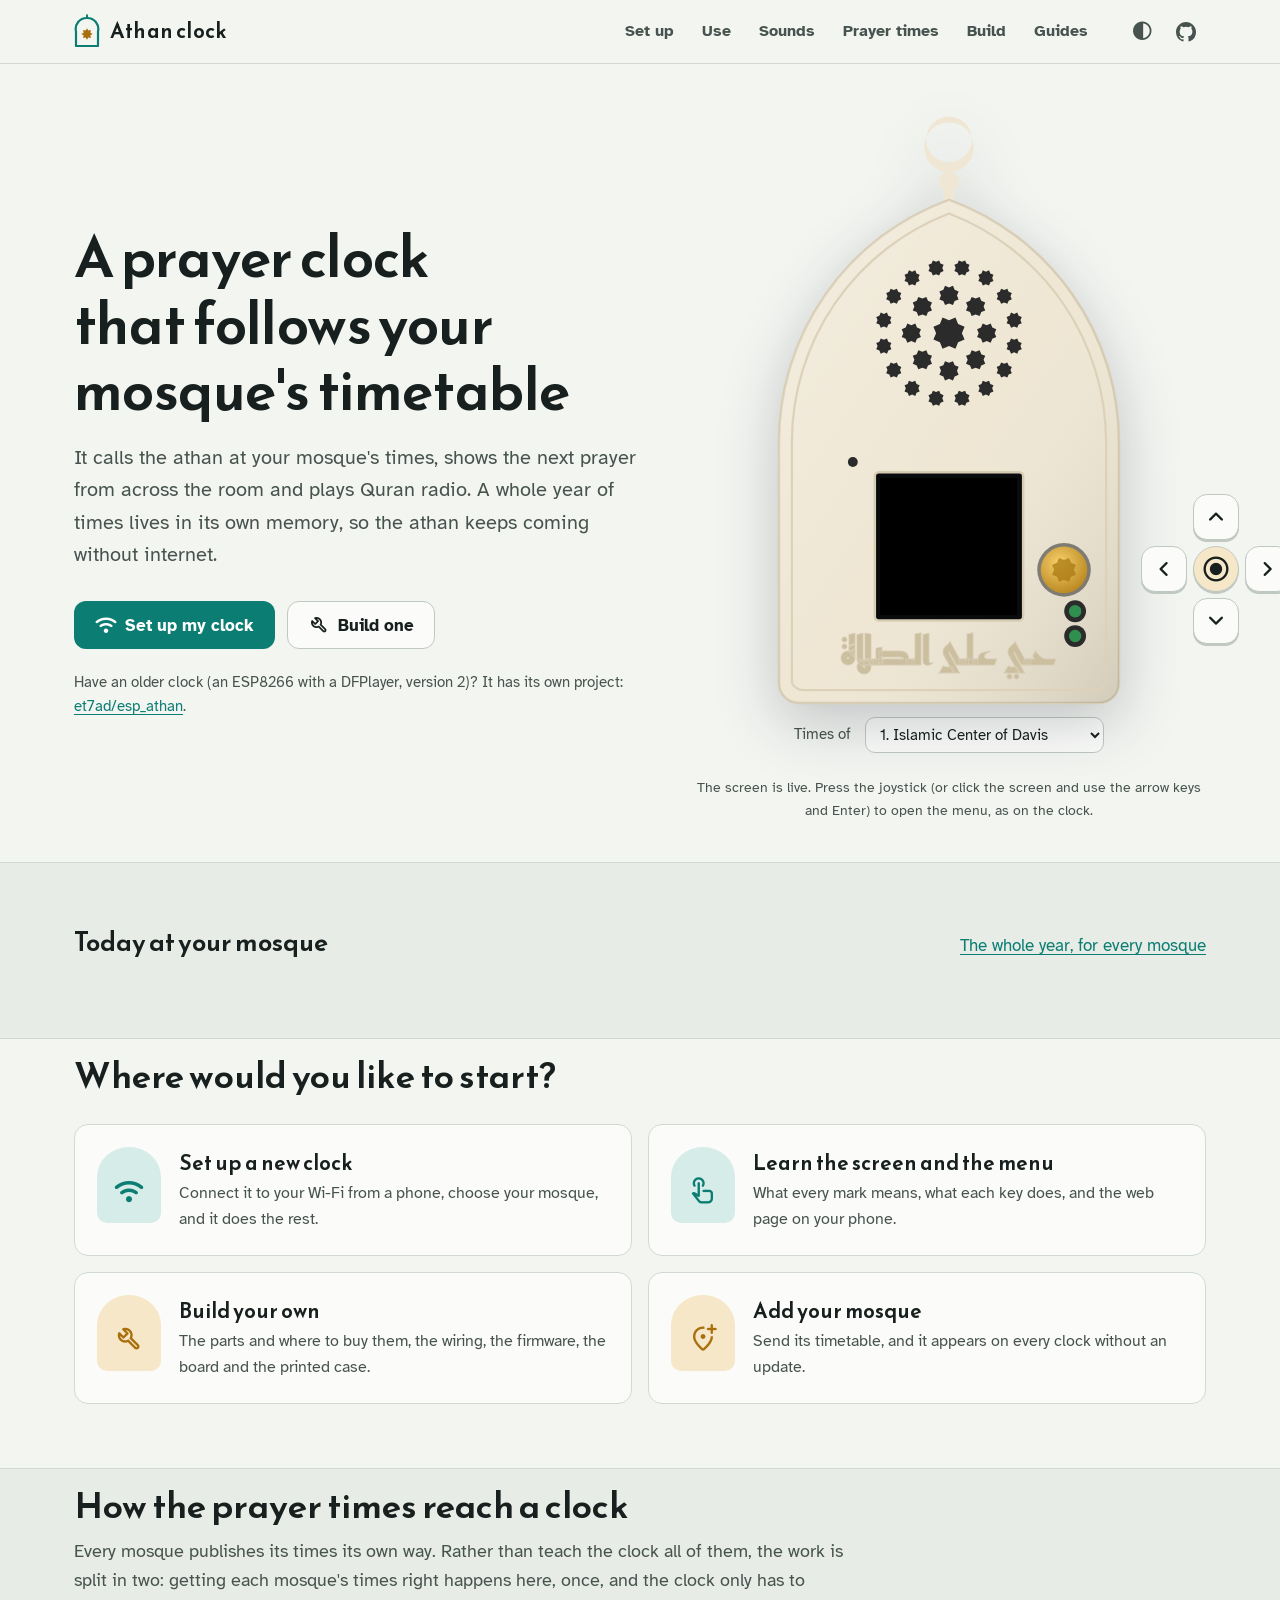
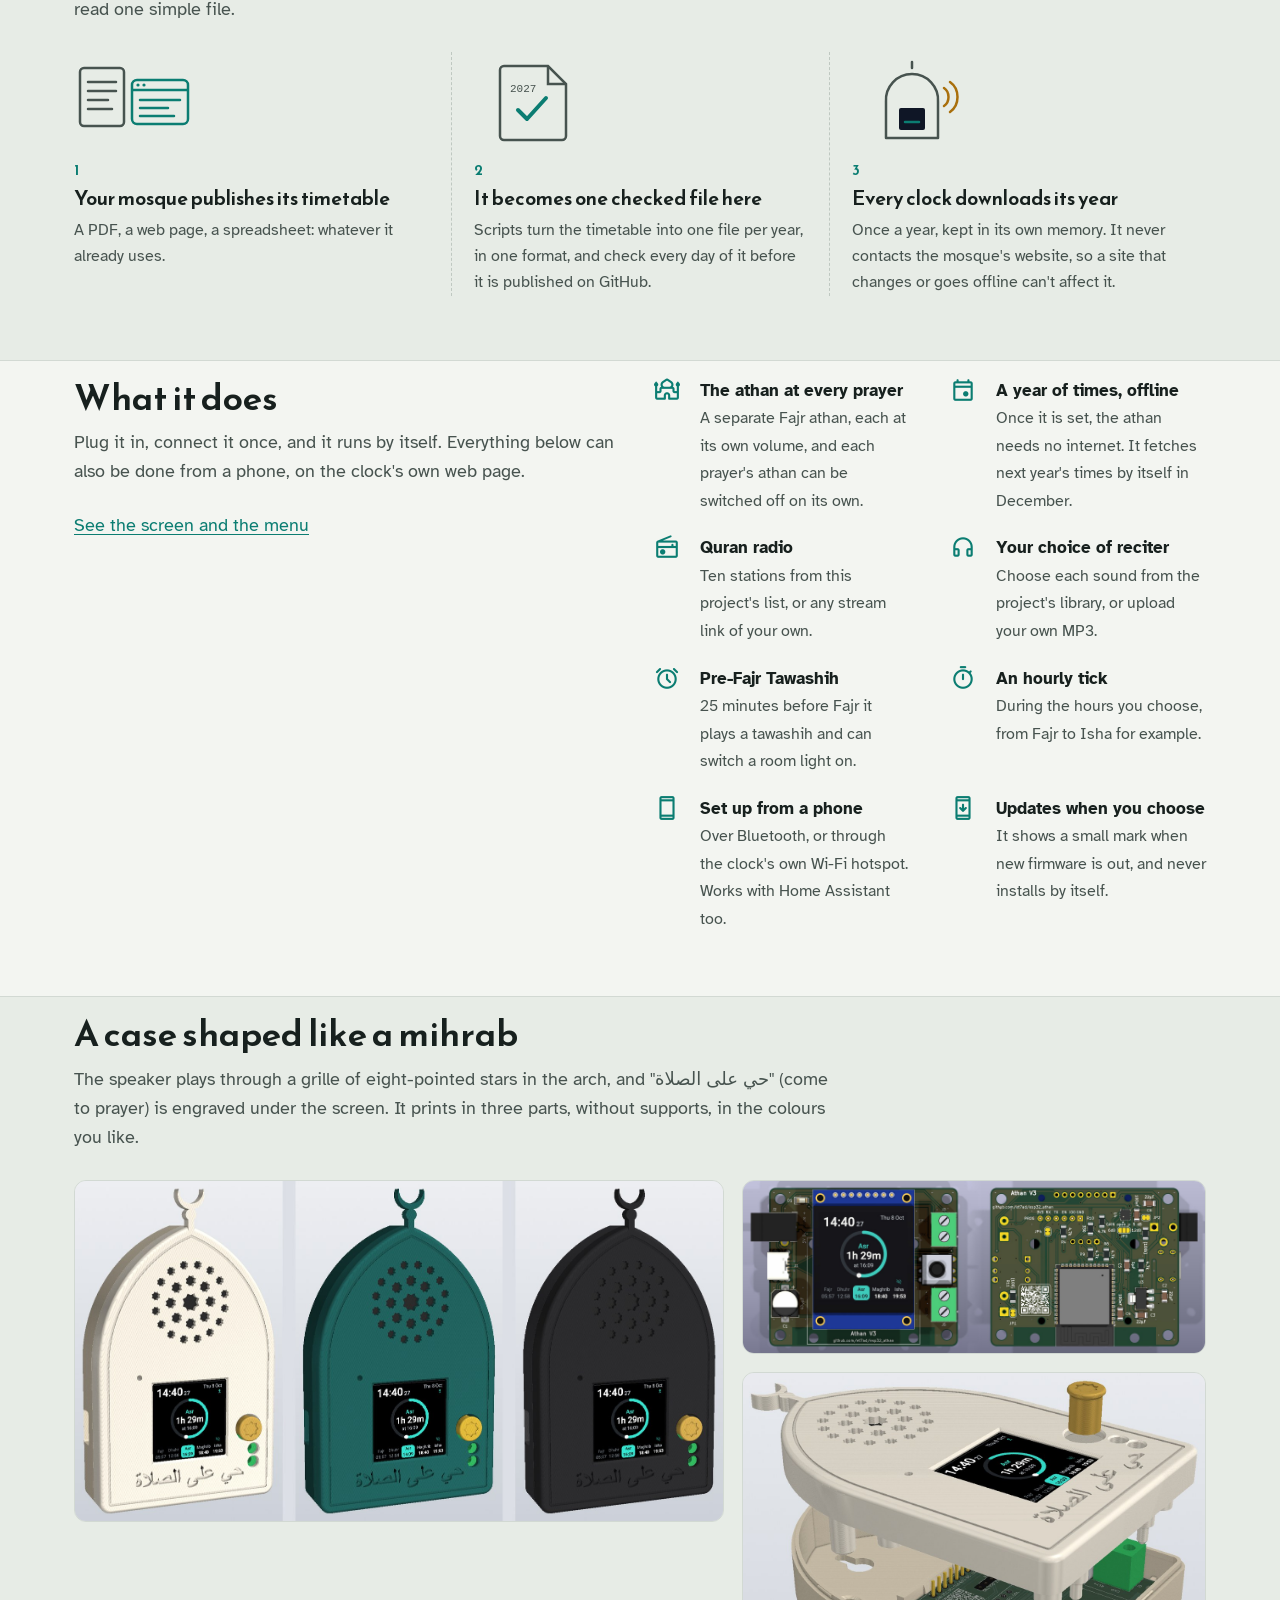
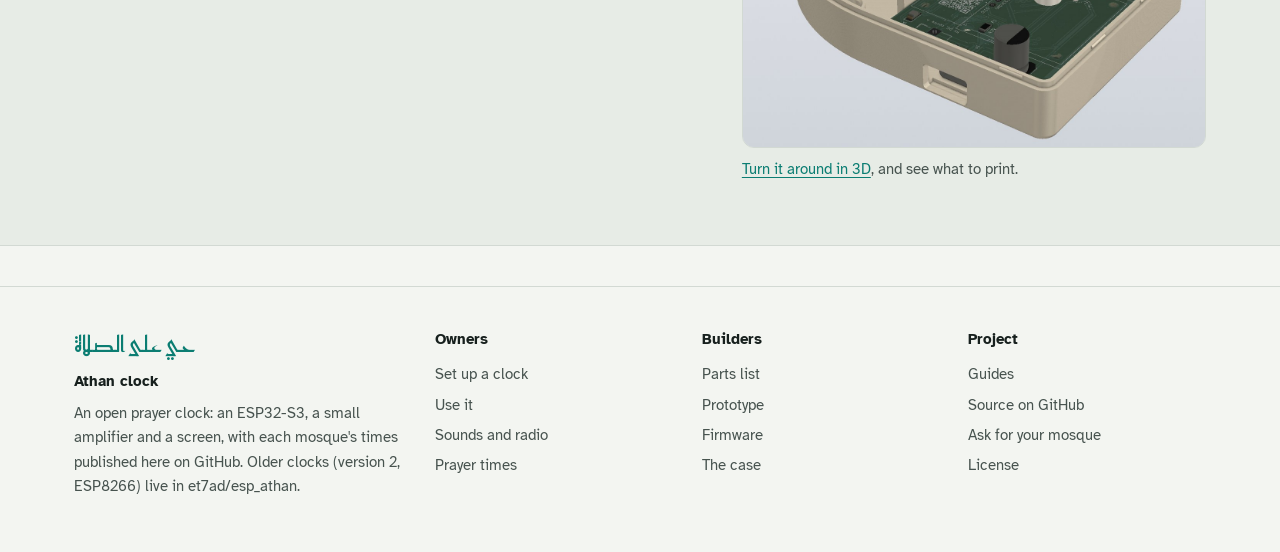
==== docs/index.html @ 2193a01a "Project website on GitHub Pages, and the case's board spring and knob The website (GitHub Pages from" ====
<!doctype html>
<html lang="en">
<head>
<meta charset="utf-8">
<meta name="viewport" content="width=device-width, initial-scale=1">
<title>Athan clock</title>
<meta name="description" content="An open prayer clock that calls the athan at your mosque's times, plays Quran radio and keeps a year of prayer times in its own memory. Set it up, use it, or build your own.">
<meta property="og:title" content="Athan clock">
<meta property="og:description" content="An open prayer clock that follows your mosque's timetable. Set it up, use it, or build your own.">
<meta property="og:image" content="https://raw.githubusercontent.com/et7ad/esp32_athan/main/hardware/enclosure/images/colours.jpg">
<meta name="theme-color" content="#0b7d72">
<link rel="icon" href="data:image/svg+xml,%3Csvg xmlns='http://www.w3.org/2000/svg' viewBox='0 0 26 34'%3E%3Cpath d='M2 32V17.5A11 11 0 0 1 13 4a11 11 0 0 1 11 13.5V32z' fill='%230b7d72'/%3E%3Cpath d='m13 14.2 1.3 2.4 2.6-.5-.5 2.6 2.4 1.3-2.4 1.3.5 2.6-2.6-.5-1.3 2.4-1.3-2.4-2.6.5.5-2.6-2.4-1.3 2.4-1.3-.5-2.6 2.6.5z' fill='%23f2b544'/%3E%3C/svg%3E">
<script>try { const t = localStorage.getItem('athan-theme'); if (t) document.documentElement.dataset.theme = t; } catch (e) {}</script>
<link rel="preconnect" href="https://fonts.googleapis.com">
<link rel="preconnect" href="https://fonts.gstatic.com" crossorigin>
<link rel="stylesheet" href="https://fonts.googleapis.com/css2?family=Atkinson+Hyperlegible:ital,wght@0,400;0,700;1,400&family=Reem+Kufi:wght@400..700&family=Roboto:wght@400;500&display=swap">
<link rel="stylesheet" href="https://fonts.googleapis.com/css2?family=Material+Symbols+Rounded:opsz,wght,FILL,GRAD@24,400,0,0&icon_names=add_location_alt,alarm,android,arrow_back,arrow_upward,bedtime,bluetooth,bolt,brightness_6,build,check,check_circle,chevron_left,chevron_right,close,computer,content_copy,contrast,dark_mode,deployed_code,developer_board,download,event,expand_more,explore,graphic_eq,headphones,help,history,info,keyboard_arrow_down,keyboard_arrow_left,keyboard_arrow_right,keyboard_arrow_up,language,light_mode,lightbulb,location_on,lock,map,memory,menu,menu_book,mosque,nest_clock_farsight_analog,open_in_new,palette,pause,phone_iphone,play_arrow,power_settings_new,print,queue_music,radio,radio_button_checked,restart_alt,router,schedule,schedule_send,smartphone,speaker,stop,system_update,task_alt,terminal,timer,toggle_on,touch_app,tune,upgrade,usb,view_in_ar,volume_off,volume_up,warning,wb_twilight,wifi,wifi_off,wifi_tethering&display=block">
<link rel="stylesheet" href="assets/site.css">
</head>
<body>
<header id="site-header"></header>
<main>
  <section class="hero">
    <div class="wrap">
      <div>
        <h1>A prayer clock that follows your mosque's timetable</h1>
        <p class="lede">It calls the athan at your mosque's times, shows the next prayer from across the room and plays
          Quran radio. A whole year of times lives in its own memory, so the athan keeps coming without internet.</p>
        <div class="btn-row">
          <a class="btn btn-primary" href="setup.html"><span class="icon">wifi</span>Set up my clock</a>
          <a class="btn btn-ghost" href="build.html"><span class="icon">build</span>Build one</a>
        </div>
        <p class="small muted" style="margin-top:22px">Have an older clock (an ESP8266 with a DFPlayer, version 2)? It
          has its own project: <a href="https://github.com/et7ad/esp_athan">et7ad/esp_athan</a>.</p>
      </div>
      <div class="hero-device">
        <div class="rig">
        <div id="hero-device"></div>
        <div class="joystick" id="hero-keys" aria-label="The clock's joystick">
          <button class="j-up" data-key="up" aria-label="Up"><span class="icon">keyboard_arrow_up</span></button>
          <button class="j-left" data-key="left" aria-label="Left"><span class="icon">keyboard_arrow_left</span></button>
          <button class="j-sel" data-key="select" aria-label="Select (push in)"><span class="icon">radio_button_checked</span></button>
          <button class="j-right" data-key="right" aria-label="Right"><span class="icon">keyboard_arrow_right</span></button>
          <button class="j-down" data-key="down" aria-label="Down"><span class="icon">keyboard_arrow_down</span></button>
        </div>
        </div>
        <div class="hero-meta">
          <label for="hero-mosque">Times of</label>
          <select id="hero-mosque" aria-label="Mosque"></select>
        </div>
        <p class="sim-hint">The screen is live. Press the joystick (or click the screen and use the arrow keys and
          Enter) to open the menu, as on the clock.</p>
      </div>
    </div>
  </section>

  <section class="section band" aria-labelledby="h-today">
    <div class="wrap day">
      <div class="day-head">
        <h2 id="h-today">Today at <span id="today-name">your mosque</span></h2>
        <a href="times.html">The whole year, for every mosque</a>
      </div>
      <div id="day-ribbon" aria-live="polite"></div>
    </div>
  </section>

  <section class="section" aria-labelledby="h-start">
    <div class="wrap">
      <div class="section-head"><h2 id="h-start">Where would you like to start?</h2></div>
      <div class="paths">
        <a class="path" href="setup.html"><span class="tile"><span class="icon">wifi</span></span>
          <span><h3>Set up a new clock</h3><p>Connect it to your Wi-Fi from a phone, choose your mosque, and it does the rest.</p></span></a>
        <a class="path" href="use.html"><span class="tile"><span class="icon">touch_app</span></span>
          <span><h3>Learn the screen and the menu</h3><p>What every mark means, what each key does, and the web page on your phone.</p></span></a>
        <a class="path gold" href="build.html"><span class="tile"><span class="icon">build</span></span>
          <span><h3>Build your own</h3><p>The parts and where to buy them, the wiring, the firmware, the board and the printed case.</p></span></a>
        <a class="path gold" href="times.html#add"><span class="tile"><span class="icon">add_location_alt</span></span>
          <span><h3>Add your mosque</h3><p>Send its timetable, and it appears on every clock without an update.</p></span></a>
      </div>
    </div>
  </section>

  <section class="section band" aria-labelledby="h-how">
    <div class="wrap">
      <div class="section-head">
        <h2 id="h-how">How the prayer times reach a clock</h2>
        <p>Every mosque publishes its times its own way. Rather than teach the clock all of them, the work is split in
          two: getting each mosque's times right happens here, once, and the clock only has to read one simple file.</p>
      </div>
      <div class="flow">
        <div>
          <div class="art" aria-hidden="true"><svg viewBox="0 0 120 86"><rect x="6" y="10" width="44" height="58" rx="4" fill="none" stroke="currentColor" stroke-width="2.5"/><path d="M14 24h28M14 33h28M14 42h20M14 51h24" stroke="currentColor" stroke-width="2.5" stroke-linecap="round"/><rect x="58" y="22" width="56" height="44" rx="5" fill="none" stroke="var(--teal)" stroke-width="2.5"/><path d="M58 32h56" stroke="var(--teal)" stroke-width="2.5"/><circle cx="64" cy="27" r="1.6" fill="var(--teal)"/><circle cx="70" cy="27" r="1.6" fill="var(--teal)"/><path d="M66 42h40M66 50h28M66 58h34" stroke="var(--teal)" stroke-width="2.5" stroke-linecap="round"/></svg></div>
          <div class="num">1</div>
          <h3>Your mosque publishes its timetable</h3>
          <p>A PDF, a web page, a spreadsheet: whatever it already uses.</p>
        </div>
        <div>
          <div class="art" aria-hidden="true"><svg viewBox="0 0 120 86"><path d="M30 8h44l18 18v52a4 4 0 0 1-4 4H30a4 4 0 0 1-4-4V12a4 4 0 0 1 4-4z" fill="none" stroke="currentColor" stroke-width="2.5"/><path d="M74 8v18h18" fill="none" stroke="currentColor" stroke-width="2.5"/><path d="m44 52 9 9 19-21" fill="none" stroke="var(--teal)" stroke-width="4" stroke-linecap="round" stroke-linejoin="round"/><text x="36" y="34" font-family="var(--mono)" font-size="11" fill="currentColor">2027</text></svg></div>
          <div class="num">2</div>
          <h3>It becomes one checked file here</h3>
          <p>Scripts turn the timetable into one file per year, in one format, and check every day of it before it is
            published on GitHub.</p>
        </div>
        <div>
          <div class="art" aria-hidden="true"><svg viewBox="0 0 120 86"><path d="M34 80V44a26 26 0 0 1 26-28 26 26 0 0 1 26 28v36z" fill="none" stroke="currentColor" stroke-width="2.5" stroke-linejoin="round"/><rect x="47" y="50" width="26" height="22" rx="2" fill="var(--night)"/><path d="M53 64h14" stroke="var(--teal)" stroke-width="2.5" stroke-linecap="round"/><path d="M60 4v6" stroke="currentColor" stroke-width="2.5" stroke-linecap="round"/><path d="M92 30c6 4 6 14 0 18M98 24c10 7 10 23 0 30" fill="none" stroke="var(--gold)" stroke-width="2.5" stroke-linecap="round"/></svg></div>
          <div class="num">3</div>
          <h3>Every clock downloads its year</h3>
          <p>Once a year, kept in its own memory. It never contacts the mosque's website, so a site that changes or
            goes offline can't affect it.</p>
        </div>
      </div>
    </div>
  </section>

  <section class="section" aria-labelledby="h-what">
    <div class="wrap grid-2" style="align-items:start">
      <div class="section-head" style="margin:0">
        <h2 id="h-what">What it does</h2>
        <p>Plug it in, connect it once, and it runs by itself. Everything below can also be done from a phone, on the
          clock's own web page.</p>
        <p><a href="use.html">See the screen and the menu</a></p>
      </div>
      <ul class="features">
        <li><span class="icon">mosque</span><span><b>The athan at every prayer</b><span class="d">A separate Fajr athan, each at its own volume, and each prayer's athan can be switched off on its own.</span></span></li>
        <li><span class="icon">event</span><span><b>A year of times, offline</b><span class="d">Once it is set, the athan needs no internet. It fetches next year's times by itself in December.</span></span></li>
        <li><span class="icon">radio</span><span><b>Quran radio</b><span class="d">Ten stations from this project's list, or any stream link of your own.</span></span></li>
        <li><span class="icon">headphones</span><span><b>Your choice of reciter</b><span class="d">Choose each sound from the project's library, or upload your own MP3.</span></span></li>
        <li><span class="icon">alarm</span><span><b>Pre-Fajr Tawashih</b><span class="d">25 minutes before Fajr it plays a tawashih and can switch a room light on.</span></span></li>
        <li><span class="icon">timer</span><span><b>An hourly tick</b><span class="d">During the hours you choose, from Fajr to Isha for example.</span></span></li>
        <li><span class="icon">smartphone</span><span><b>Set up from a phone</b><span class="d">Over Bluetooth, or through the clock's own Wi-Fi hotspot. Works with Home Assistant too.</span></span></li>
        <li><span class="icon">system_update</span><span><b>Updates when you choose</b><span class="d">It shows a small mark when new firmware is out, and never installs by itself.</span></span></li>
      </ul>
    </div>
  </section>

  <section class="section band" aria-labelledby="h-see">
    <div class="wrap">
      <div class="section-head">
        <h2 id="h-see">A case shaped like a mihrab</h2>
        <p>The speaker plays through a grille of eight-pointed stars in the arch, and "حي على الصلاة" (come to prayer)
          is engraved under the screen. It prints in three parts, without supports, in the colours you like.</p>
      </div>
      <div class="gallery">
        <figure><img data-repo="hardware/enclosure/images/colours.jpg" alt="The clock in ivory, teal and black, each with a gold knob" width="1527" height="800" loading="lazy"></figure>
        <figure><img data-repo="images/board_front_back.jpg" alt="The circuit board: the front with the colour screen fitted, and the back" loading="lazy" width="2000" height="744"></figure>
        <figure><img data-repo="hardware/enclosure/images/exploded.jpg" alt="The case's parts, apart" loading="lazy" width="1200" height="970">
          <figcaption><a href="build.html#case">Turn it around in 3D</a>, and see what to print.</figcaption></figure>
      </div>
    </div>
  </section>
</main>
<footer id="site-footer"></footer>

<script type="module">
import { loadMosques, chosenMosque, dayTimes, remember, NAMES7, COLOR_VARS, hhmm, esc } from './assets/site.js';
import { Clock, mountDevice } from './assets/tft.js';

const host = document.getElementById('hero-device');
const canvas = mountDevice(host, 'ivory');
const keys = document.getElementById('hero-keys');
const clock = new Clock(canvas, {
  onKey: k => { const b = keys.querySelector(`[data-key="${k}"]`); if (b) { b.classList.add('hit'); setTimeout(() => b.classList.remove('hit'), 140); } },
  onChange: () => {},
});
keys.addEventListener('click', ev => { const b = ev.target.closest('[data-key]'); if (b) clock.key(b.dataset.key); });
host.querySelector('.knob-hit').addEventListener('click', () => clock.key('select'));
canvas.addEventListener('click', () => canvas.focus());

const mosques = await loadMosques();
const sel = document.getElementById('hero-mosque');
sel.innerHTML = mosques.map(m => `<option value="${esc(m.key)}">${esc(m.label)}</option>`).join('');
let mosque = chosenMosque(mosques);
sel.value = mosque.key;
await clock.init(mosque.key);
sel.addEventListener('change', () => {
  mosque = mosques.find(m => m.key === sel.value);
  remember('athan-mosque', mosque.key);
  clock.setMosque(mosque.key);
  ribbon();
});

// Today's prayers on one line from midnight to midnight, the sky's colours behind them, and now.
async function ribbon() {
  document.getElementById('today-name').textContent = mosque.name;
  const d = await dayTimes(mosque, Date.now());
  const box = document.getElementById('day-ribbon');
  if (!d.times) { box.innerHTML = '<p class="muted">No timetable published for this mosque this year yet.</p>'; return; }
  const W = 1000, X = m => (m / 1440) * W, t = d.times, now = d.parts.h * 60 + d.parts.mi;
  const css = v => getComputedStyle(document.documentElement).getPropertyValue(v).trim();
  // the sky behind them (night, dawn, day, sunset, night); the prayers keep their own colours as marks
  const stops = [[0, '#1d2550'], [Math.max(0, t[0] - 40), '#26306a'], [t[0], '#6a5fb8'], [t[1], '#f0a27a'], [Math.min(t[3], t[2] + 90), '#bfe1ec'],
    [t[3], '#d4ecf2'], [t[4], '#efd48f'], [t[5], '#e0736a'], [t[6], '#353c78'], [1440, '#1d2550']];
  let next = t.findIndex(v => v > now); if (next < 0) next = 0;
  const marks = t.map((m, i) => {
    const x = X(m), up = i % 2 === 0;
    const big = i !== 1 && i !== 2;
    return `<g transform="translate(${x.toFixed(1)} 0)">
      <line y1="34" y2="70" stroke="${css(COLOR_VARS[i])}" stroke-width="${i === next ? 4 : 2}"/>
      <circle cy="52" r="${i === next ? 8 : big ? 6 : 4.5}" fill="${css(COLOR_VARS[i])}" stroke="var(--paper-2)" stroke-width="3"/>
      <text class="dl" y="${up ? 22 : 90}" text-anchor="middle">${NAMES7[i]}</text>
      <text class="dt" y="${up ? 5 : 108}" text-anchor="middle" style="${i === next ? 'fill:var(--teal)' : ''}">${hhmm(m)}</text></g>`;
  }).join('');
  box.innerHTML = `<svg viewBox="-40 -14 ${W + 80} 128" role="img" aria-label="Today's prayer times at ${esc(mosque.name)}">
    <defs><linearGradient id="sky" x1="0" x2="1">${stops.map(([m, c]) => `<stop offset="${(m / 1440).toFixed(4)}" stop-color="${c}"/>`).join('')}</linearGradient></defs>
    <rect x="0" y="46" width="${W}" height="12" rx="6" fill="url(#sky)" opacity=".85"/>
    <text class="dl" x="0" y="76" text-anchor="start">0:00</text><text class="dl" x="${W}" y="76" text-anchor="end">24:00</text>
    ${marks}
    <g transform="translate(${X(now).toFixed(1)} 0)"><line y1="36" y2="68" stroke="var(--ink)" stroke-width="2" stroke-dasharray="3 3"/>
      <rect x="-24" y="60" width="48" height="20" rx="10" fill="var(--ink)"/><text x="0" y="74.5" text-anchor="middle" style="font:700 12px var(--body);fill:var(--paper)">now</text></g>
  </svg>
  <div class="today day-cards">${t.map((m, i) => `<div class="t${i === next ? ' next' : ''}" style="--c:var(${COLOR_VARS[i]})"><b>${NAMES7[i]}</b><span>${hhmm(m)}</span></div>`).join('')}</div>
  <p class="small muted">${d.standin ? 'This year\'s timetable is not published yet: these are last year\'s times for the same date, as the clock uses them. ' : ''}Next: <b style="color:var(--ink)">${NAMES7[next]} at ${hhmm(t[next])}</b>, local time at the mosque.</p>`;
}
ribbon();
document.addEventListener('themechange', ribbon);
setInterval(ribbon, 60000);
</script>
</body>
</html>
---- docs/assets/site.css ----
/* The project website (GitHub Pages from docs/). One stylesheet for every page.
   Colours come from the clock itself: its teal accent and gold athan colour, a cool limestone page by day and the
   night sky by night. The prayers keep the colours of the prayer-time charts, from Fajr's twilight to Isha's night. */

:root {
  --paper: #f3f5f1;
  --paper-2: #e7ece6;
  --card: #fbfcfa;
  --ink: #17201e;
  --ink-2: #47534f;
  --line: #d2d9d3;
  --line-2: #bfc8c1;
  --teal: #0b7d72;
  --teal-strong: #08665d;
  --teal-soft: #d5ece8;
  --gold: #a96f0c;
  --gold-soft: #f6e7c8;
  --warn-bg: #fbf0dc;
  --warn-ink: #7a4b00;
  --night: #0f1626;
  --screen: #000;
  --on-teal: #ffffff;
  --shadow: 0 1px 2px rgba(20, 32, 28, .06), 0 8px 24px rgba(20, 32, 28, .07);
  /* the prayers, from Fajr's twilight to Isha's night: a categorical palette validated for colour-blind readers
     (adjacent lines on the year chart), light and dark each against their own surface */
  --p-fajr: #6250d6; --p-sunrise: #eb6834; --p-doha: #1baf7a; --p-dhuhr: #2a78d6;
  --p-asr: #eda100; --p-maghrib: #e34948; --p-isha: #3d4bb8;
  --display: "Reem Kufi", "Atkinson Hyperlegible", system-ui, sans-serif;
  --body: "Atkinson Hyperlegible", system-ui, -apple-system, "Segoe UI", sans-serif;
  --mono: ui-monospace, "SF Mono", Menlo, Consolas, "Liberation Mono", monospace;
  --wide: 1180px;
  --read: 70ch;
  --radius: 14px;
  --header-h: 64px;
  color-scheme: light;
}
@media (prefers-color-scheme: dark) {
  :root:not([data-theme="light"]) {
    --paper: #0d1220; --paper-2: #131b2c; --card: #151e31; --ink: #e8eeea; --ink-2: #a8b3b6;
    --line: #253148; --line-2: #33425e; --teal: #3fd2c1; --teal-strong: #6fe0d2; --teal-soft: #12363b;
    --gold: #f2b544; --gold-soft: #3a2f17; --warn-bg: #33270f; --warn-ink: #f6c773; --night: #070b14;
    --on-teal: #062421; --shadow: 0 1px 2px rgba(0, 0, 0, .3), 0 10px 30px rgba(0, 0, 0, .35);
    --p-fajr: #9085e9; --p-sunrise: #dc5f2a; --p-doha: #199e70; --p-dhuhr: #3987e5; --p-asr: #b58700;
    --p-maghrib: #e04f6e; --p-isha: #7d8ae0; color-scheme: dark;
  }
}
:root[data-theme="dark"] {
  --paper: #0d1220; --paper-2: #131b2c; --card: #151e31; --ink: #e8eeea; --ink-2: #a8b3b6;
  --line: #253148; --line-2: #33425e; --teal: #3fd2c1; --teal-strong: #6fe0d2; --teal-soft: #12363b;
  --gold: #f2b544; --gold-soft: #3a2f17; --warn-bg: #33270f; --warn-ink: #f6c773; --night: #070b14;
  --on-teal: #062421; --shadow: 0 1px 2px rgba(0, 0, 0, .3), 0 10px 30px rgba(0, 0, 0, .35);
  --p-fajr: #9085e9; --p-sunrise: #dc5f2a; --p-doha: #199e70; --p-dhuhr: #3987e5; --p-asr: #b58700;
  --p-maghrib: #e04f6e; --p-isha: #7d8ae0; color-scheme: dark;
}

/* ---------------------------------------------------------------- base */
*, *::before, *::after { box-sizing: border-box; }
html { -webkit-text-size-adjust: 100%; scroll-padding-top: calc(var(--header-h) + 16px); }
body {
  margin: 0; background: var(--paper); color: var(--ink);
  font: 17px/1.62 var(--body); -webkit-font-smoothing: antialiased; text-rendering: optimizeLegibility;
  overflow-x: hidden;
}
img, svg, canvas, video { max-width: 100%; }
img { height: auto; }
a { color: var(--teal); text-decoration-thickness: 1px; text-underline-offset: .18em; }
a:hover { color: var(--teal-strong); text-decoration-thickness: 2px; }
:focus-visible { outline: 3px solid var(--teal); outline-offset: 2px; border-radius: 4px; }
::selection { background: var(--teal-soft); }
h1, h2, h3, h4 { font-family: var(--display); font-weight: 600; line-height: 1.15; margin: 0; text-wrap: balance; }
h1 { font-size: clamp(34px, 5.2vw, 58px); letter-spacing: -.01em; }
h2 { font-size: clamp(26px, 3.2vw, 36px); }
h3 { font-size: 22px; }
h4 { font-size: 18px; }
p { margin: 0; }
p + p { margin-top: .8em; }
ul, ol { padding-left: 1.3em; }
li + li { margin-top: .3em; }
code, kbd, pre { font-family: var(--mono); font-size: .88em; }
code { background: var(--paper-2); border: 1px solid var(--line); border-radius: 6px; padding: .05em .35em; overflow-wrap: anywhere; }
p, li, dd, figcaption { overflow-wrap: break-word; }
kbd {
  background: var(--card); border: 1px solid var(--line-2); border-bottom-width: 2px; border-radius: 6px;
  padding: .05em .45em; font-size: .82em;
}
hr { border: 0; border-top: 1px solid var(--line); margin: 48px 0; }
table { border-collapse: collapse; width: 100%; font-size: 15.5px; }
th, td { text-align: left; vertical-align: top; padding: 9px 12px 9px 0; border-bottom: 1px solid var(--line); }
th { font-weight: 700; color: var(--ink-2); font-size: 14px; }
.table-wrap { overflow-x: auto; -webkit-overflow-scrolling: touch; }
.table-wrap table { min-width: 520px; }
.muted { color: var(--ink-2); }
.small { font-size: 14.5px; }
.vh { position: absolute !important; width: 1px; height: 1px; overflow: hidden; clip: rect(0 0 0 0); white-space: nowrap; }
.icon {
  font-family: "Material Symbols Rounded"; font-weight: normal; font-style: normal; font-size: 1.25em;
  line-height: 1; letter-spacing: normal; text-transform: none; display: inline-block; white-space: nowrap;
  direction: ltr; -webkit-font-feature-settings: "liga"; font-feature-settings: "liga"; vertical-align: -.22em;
  user-select: none; width: 1em; overflow: hidden;
}
.ar { font-family: "Reem Kufi", serif; direction: rtl; }
@media (prefers-reduced-motion: reduce) { *, *::before, *::after { animation: none !important; transition: none !important; scroll-behavior: auto !important; } }

/* ---------------------------------------------------------------- layout */
.wrap { max-width: var(--wide); margin: 0 auto; padding-inline: 24px; }
.read { max-width: var(--read); }
.section { padding-block: 64px; }
.section + .section { padding-top: 16px; }
.section-head { display: grid; gap: 10px; margin-bottom: 28px; max-width: var(--read); }
.section-head p { color: var(--ink-2); font-size: 18px; }
.band { background: var(--paper-2); border-block: 1px solid var(--line); }
.grid-2 { display: grid; grid-template-columns: repeat(2, minmax(0, 1fr)); gap: 28px; }
.grid-3 { display: grid; grid-template-columns: repeat(3, minmax(0, 1fr)); gap: 24px; }
@media (max-width: 860px) { .grid-2, .grid-3 { grid-template-columns: minmax(0, 1fr); } .section { padding-block: 44px; } }
/* grid items never grow past their column for a long line of code or a wide table */
.grid-2 > *, .grid-3 > *, .sim > *, .wiring > *, .times-top > *, .layout-side > *, .step-body, .step-body > *, .panel, .code { min-width: 0; }
@media (max-width: 560px) { .wrap { padding-inline: 16px; } body { font-size: 16.5px; } }

/* ---------------------------------------------------------------- header */
.site-header {
  position: sticky; top: 0; z-index: 40; height: var(--header-h);
  background: color-mix(in srgb, var(--paper) 86%, transparent); backdrop-filter: saturate(1.3) blur(12px);
  -webkit-backdrop-filter: saturate(1.3) blur(12px); border-bottom: 1px solid var(--line);
}
.site-header .wrap { height: 100%; display: flex; align-items: center; gap: 22px; }
.brand { display: flex; align-items: center; gap: 10px; color: var(--ink); text-decoration: none; flex: none; }
.brand:hover { color: var(--ink); }
.brand svg { width: 26px; height: 34px; flex: none; }
.brand b { font-family: var(--display); font-weight: 600; font-size: 21px; letter-spacing: .01em; }
.nav { display: flex; align-items: center; gap: 4px; margin-left: auto; }
.nav a {
  color: var(--ink-2); text-decoration: none; padding: 8px 12px; border-radius: 10px; font-size: 16px; font-weight: 700;
  white-space: nowrap;
}
.nav a:hover { color: var(--ink); background: var(--paper-2); }
.nav a[aria-current="page"] { color: var(--teal); background: var(--teal-soft); }
.header-tools { display: flex; gap: 4px; align-items: center; }
.icon-btn {
  display: inline-grid; place-items: center; width: 40px; height: 40px; border-radius: 10px; border: 1px solid transparent;
  background: transparent; color: var(--ink-2); cursor: pointer; text-decoration: none; font-size: 18px; padding: 0;
}
.icon-btn:hover { background: var(--paper-2); color: var(--ink); }
.icon-btn svg { width: 20px; height: 20px; }
.menu-btn { display: none; }
@media (max-width: 980px) {
  .menu-btn { display: inline-grid; }
  .nav {
    position: fixed; inset: var(--header-h) 0 auto 0; flex-direction: column; align-items: stretch; gap: 2px;
    background: var(--paper); border-bottom: 1px solid var(--line); padding: 10px 16px 16px; margin: 0;
    box-shadow: var(--shadow); display: none;
  }
  .nav.open { display: flex; }
  .nav a { padding: 12px 14px; font-size: 18px; }
  .header-tools { margin-left: auto; }
}

/* ---------------------------------------------------------------- buttons, chips, segmented control */
.btn {
  display: inline-flex; align-items: center; justify-content: center; gap: 8px; min-height: 48px; padding: 10px 20px;
  border-radius: 12px; border: 1px solid transparent; font: 700 16.5px/1.2 var(--body); text-decoration: none;
  cursor: pointer; transition: background .15s, border-color .15s, color .15s;
}
.btn .icon { font-size: 22px; }
.btn-primary { background: var(--teal); color: var(--on-teal); }
.btn-primary:hover { background: var(--teal-strong); color: var(--on-teal); }
.btn-ghost { background: var(--card); color: var(--ink); border-color: var(--line-2); }
.btn-ghost:hover { border-color: var(--teal); color: var(--teal); }
.btn-small { min-height: 38px; padding: 6px 14px; font-size: 15px; border-radius: 10px; }
.btn-row { display: flex; flex-wrap: wrap; gap: 12px; }
.seg { display: inline-flex; flex-wrap: wrap; gap: 4px; background: var(--paper-2); border: 1px solid var(--line); border-radius: 12px; padding: 4px; }
.seg button, .chip {
  border: 1px solid transparent; background: transparent; color: var(--ink-2); border-radius: 9px; padding: 7px 13px;
  font: 700 15px/1.2 var(--body); cursor: pointer; display: inline-flex; gap: 6px; align-items: center;
}
.seg button:hover { color: var(--ink); }
.seg button[aria-pressed="true"], .seg button[aria-selected="true"] { background: var(--card); color: var(--ink); border-color: var(--line-2); box-shadow: 0 1px 2px rgba(0,0,0,.06); }
.chips { display: flex; flex-wrap: wrap; gap: 8px; }
.chip { background: var(--card); border-color: var(--line-2); color: var(--ink); font-weight: 700; font-size: 14.5px; }
.chip:hover { border-color: var(--teal); }
.chip[aria-pressed="true"] { background: var(--teal); color: var(--on-teal); border-color: var(--teal); }
.chip .icon { font-size: 19px; }
select, input[type="search"], input[type="text"] {
  font: 16px var(--body); color: var(--ink); background: var(--card); border: 1px solid var(--line-2); border-radius: 10px;
  padding: 9px 12px; min-height: 44px; max-width: 100%;
}
label.field { display: grid; gap: 6px; font-weight: 700; font-size: 15px; color: var(--ink-2); }

/* ---------------------------------------------------------------- callouts, cards, figures */
.callout {
  display: grid; grid-template-columns: auto minmax(0, 1fr); gap: 14px; align-items: start; padding: 16px 18px;
  border-radius: var(--radius); background: var(--teal-soft); border: 1px solid color-mix(in srgb, var(--teal) 30%, transparent);
}
.callout > .icon { font-size: 26px; color: var(--teal); }
.callout.warn { background: var(--warn-bg); border-color: color-mix(in srgb, var(--gold) 45%, transparent); }
.callout.warn > .icon { color: var(--gold); }
.callout.warn strong { color: var(--warn-ink); }
.callout p { max-width: 75ch; }
.card { background: var(--card); border: 1px solid var(--line); border-radius: var(--radius); padding: 22px; }
figure { margin: 0; }
figure img, .shot { display: block; border-radius: 12px; border: 1px solid var(--line); background: var(--card); }
figcaption { color: var(--ink-2); font-size: 14.5px; margin-top: 10px; max-width: 70ch; }
.arch-frame { border-radius: 999px 999px 16px 16px / 260px 260px 16px 16px; overflow: hidden; border: 1px solid var(--line); background: var(--paper-2); }
.arch-frame img { border: 0; border-radius: 0; width: 100%; }

/* ---------------------------------------------------------------- steps (a real sequence) */
.steps { list-style: none; padding: 0; margin: 0; counter-reset: step; display: grid; gap: 0; }
.steps > li { counter-increment: step; position: relative; padding: 0 0 34px 64px; margin: 0; }
.steps > li::before {
  content: counter(step); position: absolute; left: 0; top: -2px; width: 44px; height: 44px; border-radius: 50%;
  display: grid; place-items: center; font: 600 20px/1 var(--display); background: var(--card); color: var(--teal);
  border: 2px solid var(--teal);
}
.steps > li::after { content: ""; position: absolute; left: 21px; top: 46px; bottom: 6px; width: 2px; background: var(--line); }
.steps > li:last-child::after { display: none; }
.steps > li:last-child { padding-bottom: 0; }
.steps h3 { margin: 6px 0 8px; font-size: 21px; }
.steps .step-body { display: grid; gap: 12px; }

/* ---------------------------------------------------------------- code with a copy button */
.code { position: relative; }
.code pre {
  margin: 0; background: var(--night); color: #e5ecf0; border-radius: 12px; padding: 16px 52px 16px 18px; overflow-x: auto;
  line-height: 1.55; font-size: 14.5px;
}
.code pre .c { color: #8fa3ad; }
.code button {
  position: absolute; top: 8px; right: 8px; border: 1px solid #2c3a52; background: #18233a; color: #cfe0e6;
  border-radius: 8px; width: 36px; height: 36px; cursor: pointer; display: grid; place-items: center;
}
.code button:hover { color: #fff; border-color: #4b6a8a; }

/* ---------------------------------------------------------------- the clock illustration and the simulator */
.device { position: relative; width: 100%; max-width: 360px; margin-inline: auto; }
.device svg.case { display: block; width: 100%; height: auto; overflow: visible; filter: drop-shadow(0 18px 30px rgba(15, 22, 38, .22)); }
.device canvas.tft {
  position: absolute; display: block; background: #000; border-radius: 1px; image-rendering: auto; cursor: pointer;
}
.device canvas.tft:focus-visible { outline: 3px solid var(--gold); outline-offset: 4px; }
.device .knob-hit { cursor: pointer; }
.device .knob-hit:hover circle.cap { filter: brightness(1.08); }
.tft-frame { background: #000; border-radius: 16px; padding: 14px; box-shadow: 0 0 0 1px #2b323a, var(--shadow); }
.tft-frame canvas { display: block; width: 100%; aspect-ratio: 1; background: #000; border-radius: 2px; }

.sim { display: grid; grid-template-columns: minmax(0, 400px) minmax(0, 1fr); gap: 36px; align-items: start; }
@media (max-width: 860px) { .sim { grid-template-columns: minmax(0, 1fr); } }
.sim-side { display: grid; gap: 18px; align-content: start; }
.sim-now { border-left: 4px solid var(--teal); padding: 4px 0 4px 16px; display: grid; gap: 6px; }
.sim-now h3 { font-size: 20px; }
.sim-now .keys { display: grid; grid-template-columns: auto minmax(0, 1fr); gap: 6px 12px; font-size: 15.5px; align-items: baseline; }
.sim-now .keys kbd { justify-self: start; white-space: nowrap; }

.joystick { display: grid; grid-template-columns: repeat(3, 56px); grid-template-rows: repeat(3, 56px); gap: 6px; justify-content: center; margin-top: 18px; }
.joystick button {
  border: 1px solid var(--line-2); background: var(--card); color: var(--ink); border-radius: 14px; cursor: pointer;
  font-size: 30px; display: grid; place-items: center; touch-action: manipulation; box-shadow: 0 2px 0 var(--line-2);
}
.joystick button:active, .joystick button.hit { transform: translateY(2px); box-shadow: none; background: var(--teal-soft); }
.joystick .j-up { grid-area: 1 / 2; } .joystick .j-left { grid-area: 2 / 1; } .joystick .j-sel { grid-area: 2 / 2; border-radius: 50%; background: var(--gold-soft); }
.joystick .j-right { grid-area: 2 / 3; } .joystick .j-down { grid-area: 3 / 2; }
.joystick .icon { font-size: 30px; width: auto; }
.sim-hint { text-align: center; color: var(--ink-2); font-size: 14px; margin-top: 10px; }

/* ---------------------------------------------------------------- home */
.hero { padding: 56px 0 40px; position: relative; overflow: hidden; }
.hero .wrap { display: grid; grid-template-columns: minmax(0, 1.05fr) minmax(0, .95fr); gap: 48px; align-items: center; }
.hero h1 { max-width: 15ch; }
.hero .lede { font-size: 20px; color: var(--ink-2); max-width: 46ch; margin-top: 18px; }
.hero .btn-row { margin-top: 30px; }
.hero-device { display: grid; justify-items: center; gap: 14px; }
.hero-device .rig { position: relative; width: min(100%, 340px); }
.hero-device .device { max-width: 340px; }
/* the joystick sits beside the clock's knob (77 % down the front) */
.hero-device .rig .joystick { position: absolute; left: calc(100% + 22px); top: calc(77% - 75px); margin: 0;
  grid-template-columns: repeat(3, 46px); grid-template-rows: repeat(3, 46px); }
.hero-device .rig .joystick button { font-size: 24px; }
@media (max-width: 1180px) { .hero-device .rig .joystick { position: static; margin: 18px auto 0; } }
.hero-meta { display: flex; flex-wrap: wrap; gap: 8px 14px; align-items: center; justify-content: center; font-size: 14.5px; color: var(--ink-2); }
.hero-meta select { min-height: 36px; padding: 5px 10px; font-size: 14.5px; }
.hero-stars { position: absolute; inset: 0; pointer-events: none; opacity: .55; }
@media (max-width: 860px) {
  .hero { padding-top: 32px; }
  .hero .wrap { grid-template-columns: minmax(0, 1fr); gap: 34px; }
  .hero h1 { max-width: 16ch; }
}

.day { display: grid; gap: 14px; }
.day-head { display: flex; flex-wrap: wrap; gap: 8px 18px; justify-content: space-between; align-items: baseline; }
.day-head h2 { font-size: 26px; }
.day svg { width: 100%; height: auto; display: block; overflow: visible; }
.day .dl { font: 700 13px var(--body); fill: var(--ink-2); }
.day .dt { font: 700 15px var(--body); fill: var(--ink); }

.paths { display: grid; grid-template-columns: repeat(2, minmax(0, 1fr)); gap: 16px; }
@media (max-width: 720px) { .paths { grid-template-columns: minmax(0, 1fr); } }
.path {
  display: grid; grid-template-columns: 64px minmax(0, 1fr); gap: 18px; align-items: start; padding: 22px;
  border: 1px solid var(--line); border-radius: var(--radius); background: var(--card); color: var(--ink); text-decoration: none;
  transition: border-color .15s, transform .15s;
}
.path:hover { color: var(--ink); border-color: var(--teal); transform: translateY(-2px); }
.path .tile {
  width: 64px; height: 76px; display: grid; place-items: center; padding-top: 12px; color: var(--teal); background: var(--teal-soft);
  border-radius: 32px 32px 10px 10px / 30px 30px 10px 10px; font-size: 30px;
}
.path .tile .icon { font-size: 30px; width: auto; }
.path.gold .tile { color: var(--gold); background: var(--gold-soft); }
.path h3 { font-size: 21px; margin: 4px 0 6px; }
.path p { color: var(--ink-2); font-size: 16px; }

.flow { display: grid; grid-template-columns: repeat(3, minmax(0, 1fr)); gap: 0; counter-reset: flow; }
.flow > div { position: relative; padding: 0 22px 0 0; }
.flow > div + div { padding-left: 22px; border-left: 1px dashed var(--line-2); }
.flow .num { font: 600 15px var(--display); color: var(--teal); }
.flow h3 { font-size: 20px; margin: 6px 0 8px; }
.flow p { color: var(--ink-2); font-size: 16px; }
.flow .art { height: 92px; display: flex; align-items: flex-end; margin-bottom: 14px; color: var(--ink-2); }
.flow .art svg { height: 86px; width: auto; }
@media (max-width: 860px) { .flow { grid-template-columns: minmax(0, 1fr); gap: 26px; } .flow > div + div { border-left: 0; border-top: 1px dashed var(--line-2); padding: 22px 0 0; } }

.features { display: grid; grid-template-columns: repeat(2, minmax(0, 1fr)); gap: 20px 40px; list-style: none; padding: 0; margin: 0; }
.features li { display: grid; grid-template-columns: 34px minmax(0, 1fr); gap: 12px; margin: 0; }
.features .icon { color: var(--teal); font-size: 26px; }
.features b { display: block; }
.features span.d { color: var(--ink-2); font-size: 15.5px; }
@media (max-width: 720px) { .features { grid-template-columns: minmax(0, 1fr); } }

.gallery { display: grid; grid-template-columns: 1.4fr 1fr; gap: 18px; }
.gallery figure:first-child { grid-row: span 2; }
@media (max-width: 760px) { .gallery { grid-template-columns: minmax(0, 1fr); } .gallery figure:first-child { grid-row: auto; } }

/* ---------------------------------------------------------------- page heads and side navigation */
.page-head { padding: 52px 0 24px; }
.page-head .wrap { display: grid; gap: 14px; }
.page-head p.lede { font-size: 19px; color: var(--ink-2); max-width: 62ch; }
.crumb { font-size: 15px; color: var(--ink-2); }
.layout-side { display: grid; grid-template-columns: 220px minmax(0, 1fr); gap: 48px; align-items: start; }
.toc { position: sticky; top: calc(var(--header-h) + 20px); display: grid; gap: 2px; font-size: 15px; max-height: calc(100vh - var(--header-h) - 40px); overflow-y: auto; }
.toc b { font-size: 13.5px; color: var(--ink-2); margin: 0 0 8px 12px; }
.toc a { color: var(--ink-2); text-decoration: none; padding: 7px 12px; border-left: 2px solid var(--line); }
.toc a:hover { color: var(--ink); border-left-color: var(--line-2); }
.toc a.on { color: var(--teal); border-left-color: var(--teal); font-weight: 700; }
.toc .n { display: inline-block; min-width: 1.4em; color: var(--ink-2); font-family: var(--display); }
@media (max-width: 980px) { .layout-side { grid-template-columns: minmax(0, 1fr); } .toc { display: none; } }
.chapter { padding-block: 26px 48px; border-bottom: 1px solid var(--line); display: grid; gap: 18px; }
.chapter:last-child { border-bottom: 0; }
.chapter > h2 { display: flex; gap: 14px; align-items: baseline; }
.chapter > h2 .n { font-size: .8em; color: var(--teal); min-width: 1.2em; }
.chapter > p, .chapter > ul, .chapter > ol { max-width: var(--read); }
.chapter h3 { margin-top: 10px; }
.chapter > .seg, .chapter > .btn-row, .chapter > .parts-tools .seg { justify-self: start; }

/* ---------------------------------------------------------------- the parts list */
.parts-tools { display: flex; flex-wrap: wrap; gap: 12px; align-items: center; justify-content: space-between; }
.parts td:first-child { white-space: nowrap; font-weight: 700; }
.parts .side { font-size: 13.5px; color: var(--ink-2); }
.parts a.buy { white-space: nowrap; font-weight: 700; }
.tag { display: inline-block; font-size: 12.5px; font-weight: 700; padding: 1px 8px; border-radius: 999px; background: var(--paper-2); color: var(--ink-2); border: 1px solid var(--line); white-space: nowrap; }
.tag.teal { background: var(--teal-soft); color: var(--teal); border-color: transparent; }
.tag.gold { background: var(--gold-soft); color: var(--gold); border-color: transparent; }

/* ---------------------------------------------------------------- wiring */
.wiring { display: grid; grid-template-columns: minmax(0, 1.55fr) minmax(0, 1fr); gap: 24px; align-items: start; }
@media (max-width: 860px) { .wiring { grid-template-columns: minmax(0, 1fr); } }
.wiring svg { width: 100%; height: auto; display: block; }
.wiring .wire { fill: none; stroke-width: 2.4; stroke-linecap: round; opacity: .9; transition: opacity .15s, stroke-width .15s; }
.wiring.focus .wire { opacity: .12; }
.wiring.focus .wire.on { opacity: 1; stroke-width: 3.6; }
.wiring .pin text { font: 700 14px var(--mono); }
.wire-list { display: grid; gap: 8px; }
.wire-list button {
  display: grid; grid-template-columns: 14px minmax(0, 1fr); gap: 12px; align-items: center; text-align: left; padding: 10px 14px;
  border: 1px solid var(--line); border-radius: 12px; background: var(--card); color: var(--ink); cursor: pointer; font: 15.5px var(--body);
}
.wire-list button[aria-pressed="true"] { border-color: var(--teal); box-shadow: 0 0 0 1px var(--teal); }
.wire-list .dot { width: 14px; height: 14px; border-radius: 50%; }
.wire-list small { color: var(--ink-2); display: block; font-size: 13.5px; }

/* ---------------------------------------------------------------- pin header diagram */
.pins { display: flex; gap: 6px; flex-wrap: wrap; }
.pins .p { display: grid; justify-items: center; gap: 6px; min-width: 70px; padding: 10px 8px; border-radius: 12px; border: 1px solid var(--line); background: var(--card); font-size: 14px; text-align: center; }
.pins .p b { font-family: var(--mono); font-size: 13px; }
.pins .p i { width: 22px; height: 22px; border-radius: 4px; background: #c9a227; box-shadow: inset 0 0 0 5px #6b5a1b; display: block; }
.pins .p.sq i { border-radius: 2px; }
.pins .p.round i { border-radius: 50%; }
.pins .p small { color: var(--ink-2); font-size: 12.5px; line-height: 1.3; }

/* ---------------------------------------------------------------- 3D viewer */
.viewer { position: relative; width: 100%; border-radius: 18px; overflow: hidden; border: 1px solid var(--line); background: radial-gradient(120% 90% at 50% 20%, var(--card), var(--paper-2)); aspect-ratio: 4 / 3; min-height: 300px; }
@media (max-width: 640px) { .viewer { aspect-ratio: 1 / 1.15; min-height: 0; } }
.viewer canvas { display: block; width: 100% !important; height: 100% !important; touch-action: none; }
.viewer .v-status { position: absolute; inset: 0; display: grid; place-items: center; color: var(--ink-2); font-size: 15px; text-align: center; padding: 20px; }
.viewer .v-label { position: absolute; pointer-events: none; padding: 6px 10px; border-radius: 9px; background: var(--night); color: #fff; font-size: 13.5px; transform: translate(-50%, -130%); white-space: nowrap; display: none; }
.viewer-tools { display: flex; flex-wrap: wrap; gap: 14px 22px; align-items: center; margin-top: 14px; }
.viewer-tools label { display: flex; gap: 10px; align-items: center; font-weight: 700; font-size: 15px; color: var(--ink-2); }
.viewer-tools input[type="range"] { width: 180px; accent-color: var(--teal); }

/* ---------------------------------------------------------------- prayer-time chart and map */
.times-top { display: grid; grid-template-columns: minmax(0, 1fr) minmax(0, 1fr); gap: 28px; align-items: start; }
@media (max-width: 920px) { .times-top { grid-template-columns: minmax(0, 1fr); } }
#map { height: 380px; border-radius: 16px; border: 1px solid var(--line); z-index: 0; background: var(--paper-2); }
.mosque-list { display: grid; gap: 8px; }
.mosque-list button {
  display: grid; grid-template-columns: 40px minmax(0, 1fr) auto; gap: 12px; align-items: center; padding: 12px 14px; text-align: left;
  border: 1px solid var(--line); border-radius: 12px; background: var(--card); color: var(--ink); cursor: pointer; font: 16px var(--body);
}
.mosque-list button[aria-pressed="true"] { border-color: var(--teal); box-shadow: 0 0 0 1px var(--teal); }
.mosque-list .num { font: 600 18px var(--display); color: var(--teal); text-align: center; }
.mosque-list small { color: var(--ink-2); display: block; font-size: 13.5px; }
.today { display: grid; grid-template-columns: repeat(7, minmax(0, 1fr)); gap: 8px; }
.today .t { border-radius: 12px; padding: 12px 8px; background: var(--card); border: 1px solid var(--line); text-align: center; display: grid; gap: 2px; position: relative; overflow: hidden; }
.today .t::before { content: ""; position: absolute; inset: 0 0 auto; height: 4px; background: var(--c); }
.today .t b { font-size: 14px; color: var(--ink-2); }
.today .t span { font: 600 21px var(--display); font-variant-numeric: tabular-nums; }
.today .t small { font-size: 12.5px; color: var(--ink-2); }
.today .t.next { border-color: var(--teal); box-shadow: 0 0 0 1px var(--teal); }
@media (max-width: 720px) { .today { grid-template-columns: repeat(4, minmax(0, 1fr)); } }
.chart-box { position: relative; }
.chart-box svg { display: block; width: 100%; height: auto; overflow: visible; touch-action: pan-y; }
.chart-box .grid line { stroke: var(--line); }
.chart-box .axis text { font: 13px var(--body); fill: var(--ink-2); }
.chart-box .series path { fill: none; stroke-width: 2; stroke-linejoin: round; }
.chart-box .series path.dim { opacity: .18; }
.chart-tip {
  position: absolute; pointer-events: none; background: var(--card); border: 1px solid var(--line-2); border-radius: 12px; padding: 10px 12px;
  box-shadow: var(--shadow); font-size: 14px; min-width: 180px; display: none; z-index: 2;
}
.chart-tip b { display: block; margin-bottom: 4px; }
.chart-tip .r { display: grid; grid-template-columns: 12px auto auto; gap: 8px; align-items: center; }
.chart-tip .r i { width: 10px; height: 10px; border-radius: 50%; display: block; }
.chart-tip .r span:last-child { font-variant-numeric: tabular-nums; text-align: right; font-weight: 700; }
.legend { display: flex; flex-wrap: wrap; gap: 6px; }
.legend button { display: inline-flex; gap: 8px; align-items: center; border: 1px solid var(--line-2); background: var(--card); color: var(--ink); padding: 5px 11px; border-radius: 999px; cursor: pointer; font: 700 14px var(--body); }
.legend button i { width: 12px; height: 12px; border-radius: 50%; background: var(--c); }
.legend button[aria-pressed="false"] { opacity: .45; }

/* ---------------------------------------------------------------- sounds */
.sound-lists { display: grid; grid-template-columns: repeat(2, minmax(0, 1fr)); gap: 24px; }
@media (max-width: 860px) { .sound-lists { grid-template-columns: minmax(0, 1fr); } }
.sound-list { display: grid; gap: 0; border: 1px solid var(--line); border-radius: var(--radius); background: var(--card); overflow: hidden; }
.sound-list h3 { padding: 16px 18px 12px; font-size: 20px; display: flex; gap: 10px; align-items: center; border-bottom: 1px solid var(--line); }
.sound-list h3 .icon { color: var(--teal); }
.sound-row { display: grid; grid-template-columns: 44px minmax(0, 1fr) auto; gap: 12px; align-items: center; padding: 8px 14px; border-bottom: 1px solid var(--line); }
.sound-row:last-child { border-bottom: 0; }
.sound-row .play { width: 40px; height: 40px; border-radius: 50%; border: 1px solid var(--line-2); background: var(--paper); color: var(--teal); cursor: pointer; display: grid; place-items: center; }
.sound-row .play .icon { font-size: 24px; width: auto; }
.sound-row.on .play { background: var(--teal); color: var(--on-teal); border-color: var(--teal); }
.sound-row .meta { display: grid; }
.sound-row .meta small { color: var(--ink-2); font-size: 13px; }
.sound-row .bar { height: 3px; background: var(--line); border-radius: 2px; margin-top: 5px; overflow: hidden; }
.sound-row .bar i { display: block; height: 100%; width: 0; background: var(--teal); }
.sound-row .len { font-variant-numeric: tabular-nums; color: var(--ink-2); font-size: 14px; }

/* ---------------------------------------------------------------- checklist */
.checklist { list-style: none; padding: 0; margin: 0; display: grid; gap: 10px; }
.checklist li { margin: 0; }
.checklist label { display: grid; grid-template-columns: 26px minmax(0, 1fr); gap: 12px; align-items: start; cursor: pointer; padding: 12px 14px; border: 1px solid var(--line); border-radius: 12px; background: var(--card); }
.checklist input { width: 20px; height: 20px; margin-top: 3px; accent-color: var(--teal); }
.checklist input:checked + span { color: var(--ink-2); }
.checklist b { display: block; }
.progress-line { height: 8px; border-radius: 4px; background: var(--paper-2); overflow: hidden; border: 1px solid var(--line); }
.progress-line i { display: block; height: 100%; background: var(--teal); width: 0; transition: width .2s; }

/* ---------------------------------------------------------------- guide reader (markdown) */
.prose { max-width: 76ch; font-size: 17px; }
.prose h1 { font-size: clamp(32px, 4.4vw, 46px); margin-bottom: 18px; }
.prose h2 { font-size: 28px; margin: 48px 0 14px; padding-top: 18px; border-top: 1px solid var(--line); }
.prose h3 { font-size: 21px; margin: 30px 0 10px; }
.prose h4 { margin: 22px 0 8px; }
.prose p, .prose ul, .prose ol, .prose table, .prose pre, .prose blockquote, .prose img { margin: 0 0 14px; }
.prose pre { background: var(--night); color: #e5ecf0; border-radius: 12px; padding: 14px 16px; overflow-x: auto; font-size: 14px; }
.prose pre code { background: none; border: 0; padding: 0; color: inherit; }
.prose blockquote { border-left: 4px solid var(--teal); background: var(--teal-soft); padding: 12px 16px; border-radius: 0 12px 12px 0; }
.prose blockquote p:last-child { margin: 0; }
.prose img { border-radius: 12px; border: 1px solid var(--line); }
.prose table { display: block; overflow-x: auto; }
.prose td, .prose th { min-width: 90px; }
.reader-tools { display: flex; flex-wrap: wrap; gap: 10px; align-items: center; margin-bottom: 22px; }

/* ---------------------------------------------------------------- footer */
.site-footer { border-top: 1px solid var(--line); padding: 40px 0 54px; margin-top: 40px; color: var(--ink-2); font-size: 15px; }
.site-footer .wrap { display: grid; grid-template-columns: minmax(0, 1.4fr) repeat(3, minmax(0, 1fr)); gap: 28px; }
.site-footer b { color: var(--ink); display: block; margin-bottom: 8px; }
.site-footer a { color: var(--ink-2); text-decoration: none; display: block; padding: 3px 0; }
.site-footer a:hover { color: var(--teal); }
.site-footer .ar { font-size: 22px; color: var(--teal); display: inline-block; margin-bottom: 6px; }
@media (max-width: 860px) { .site-footer .wrap { grid-template-columns: minmax(0, 1fr) minmax(0, 1fr); } }

/* ---------------------------------------------------------------- printing (the checklist, the parts list) */
@media print {
  .site-header, .site-footer, .toc, .btn, .viewer, .joystick { display: none !important; }
  body { background: #fff; color: #000; }
}

/* the home page's day: on a phone the line keeps its colours and the times move into cards under it */
.day-cards { display: none; margin-top: 4px; }
@media (max-width: 640px) {
  .day svg text { display: none; }
  .day-cards { display: grid; }
  .hero-device .rig, .hero-device .device { max-width: 300px; }
}
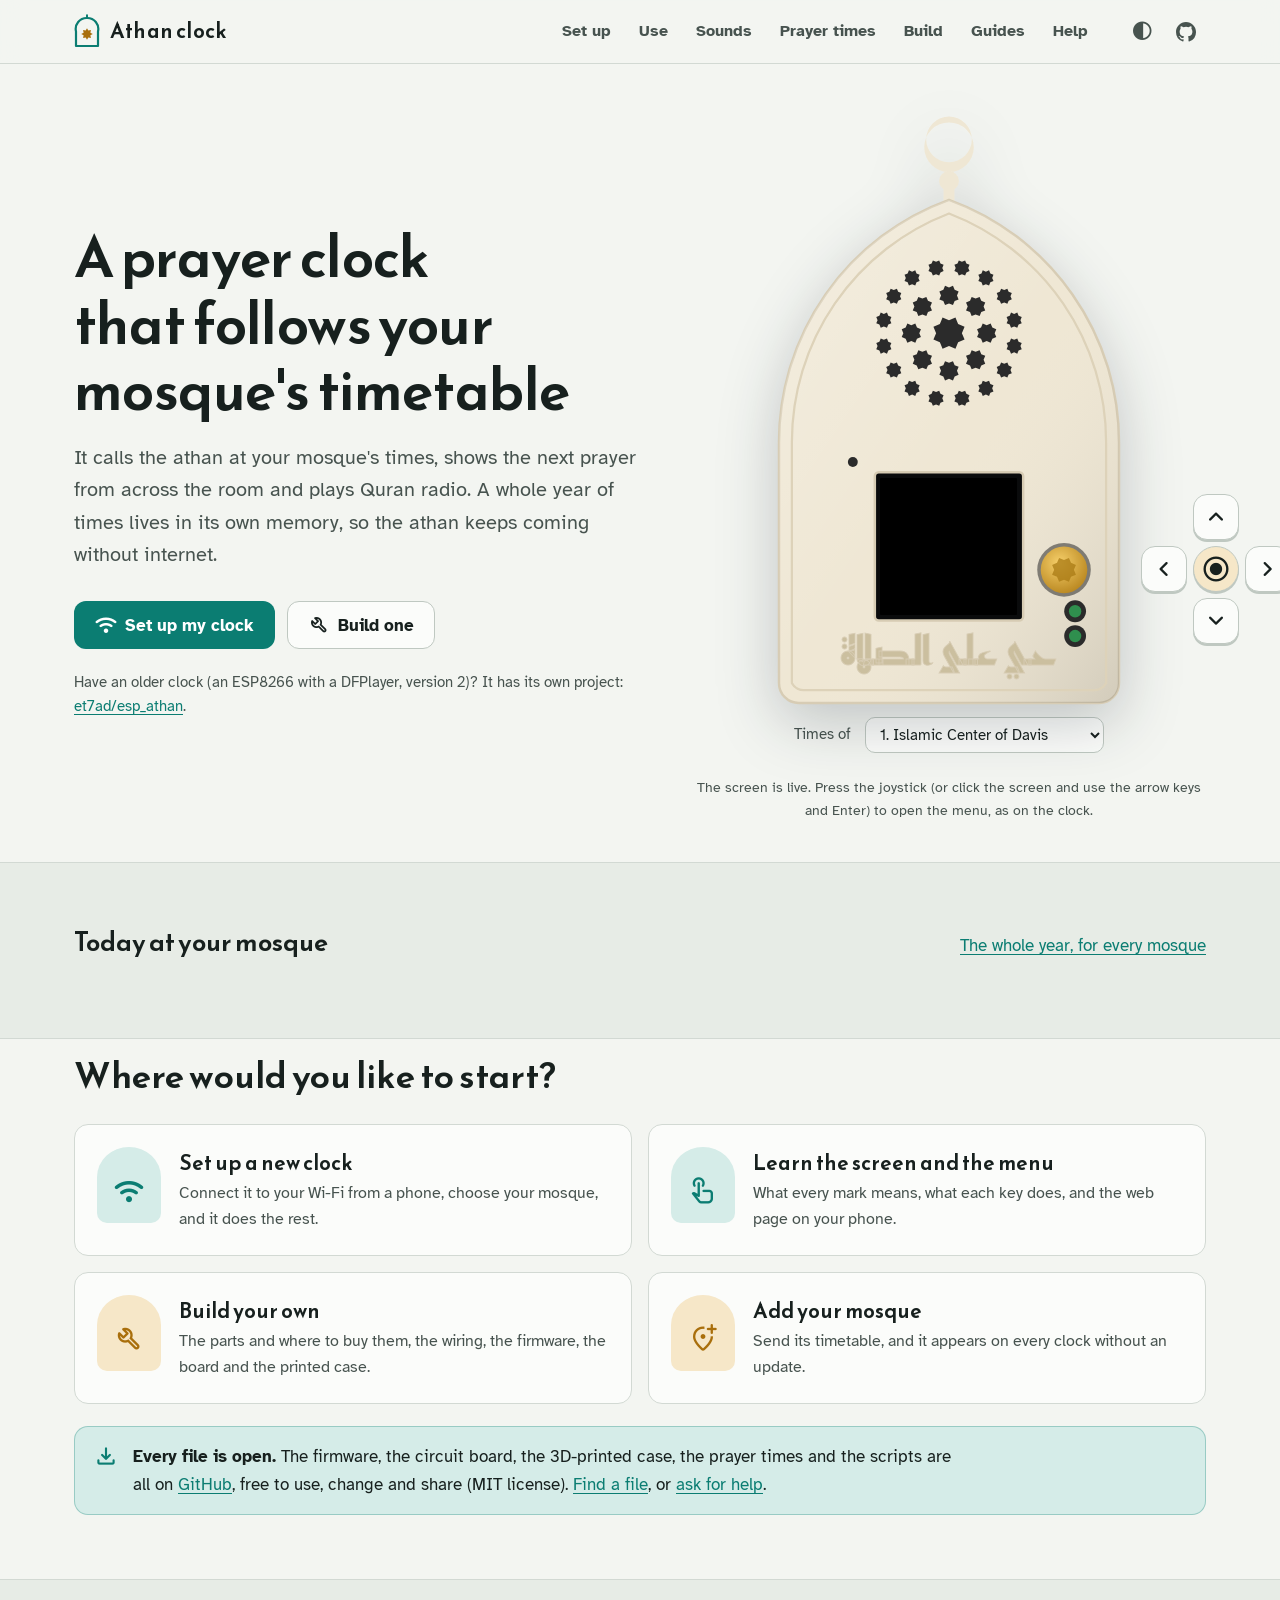
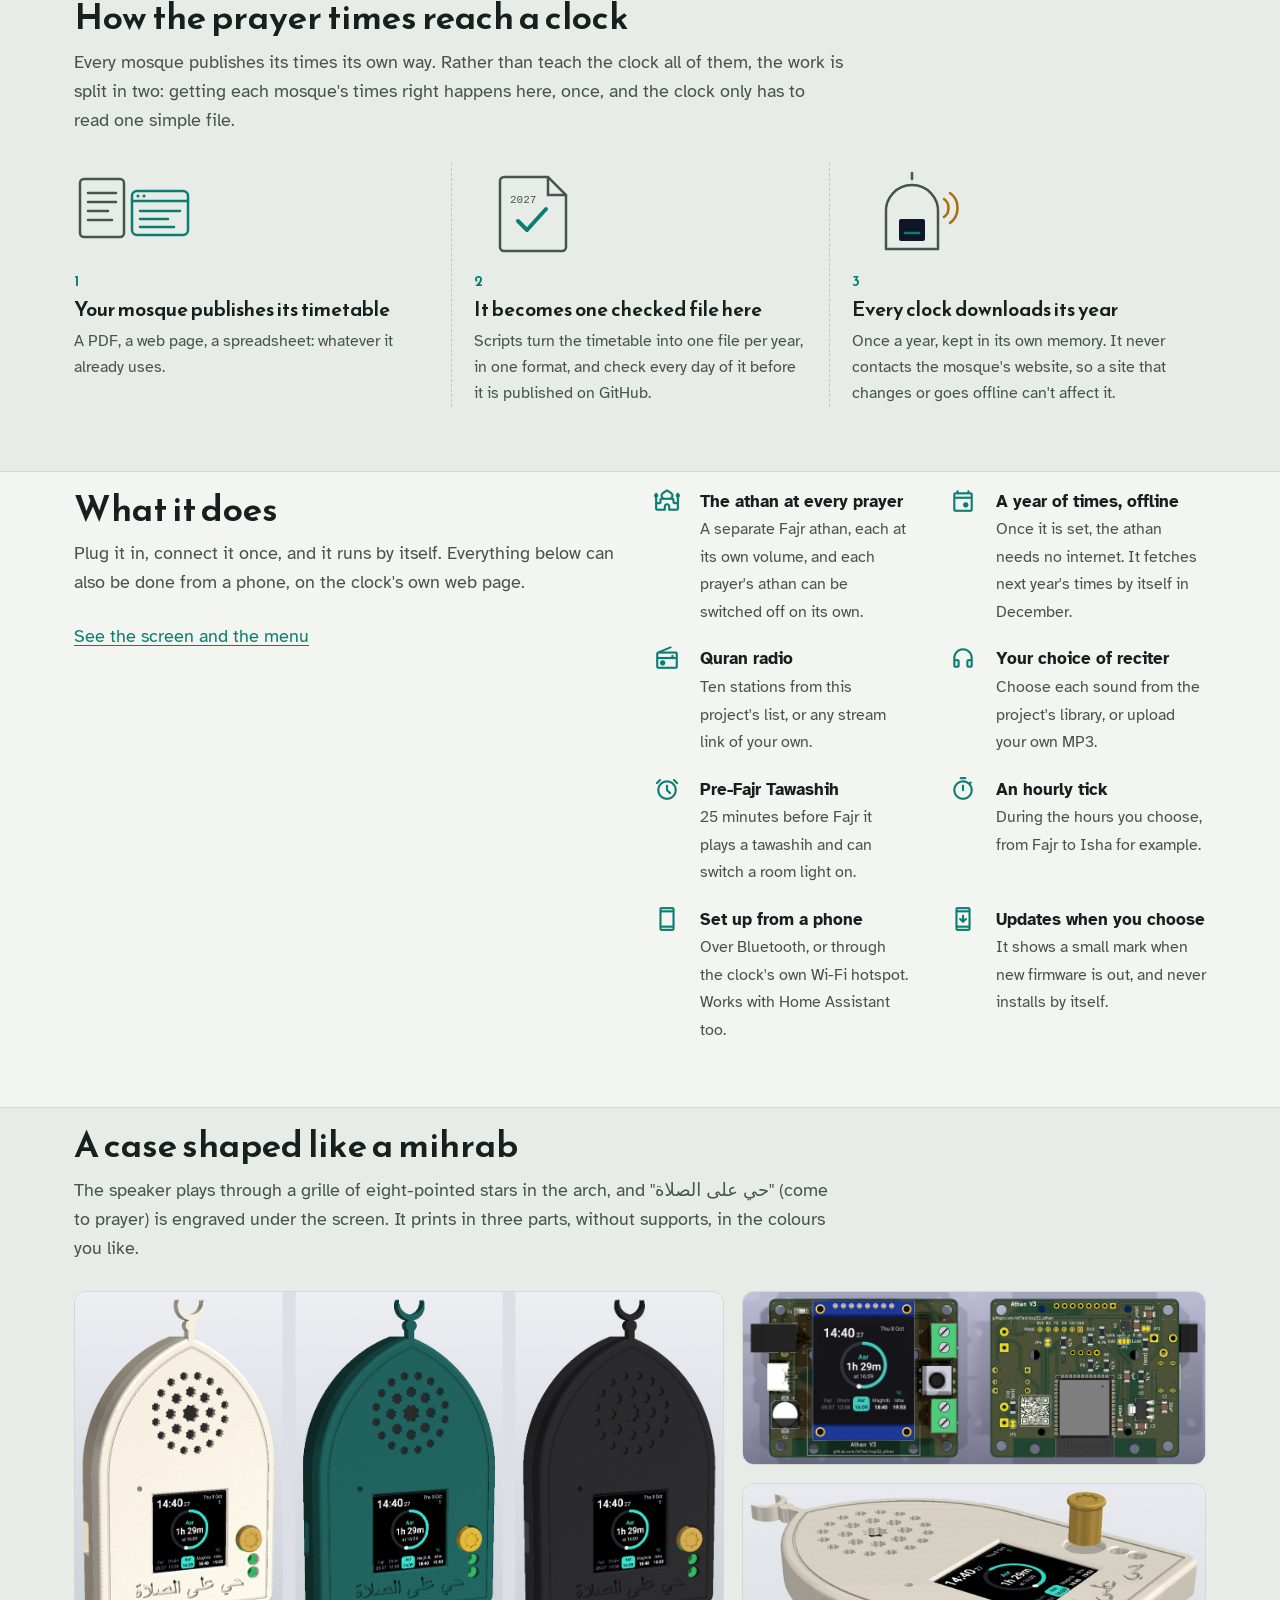
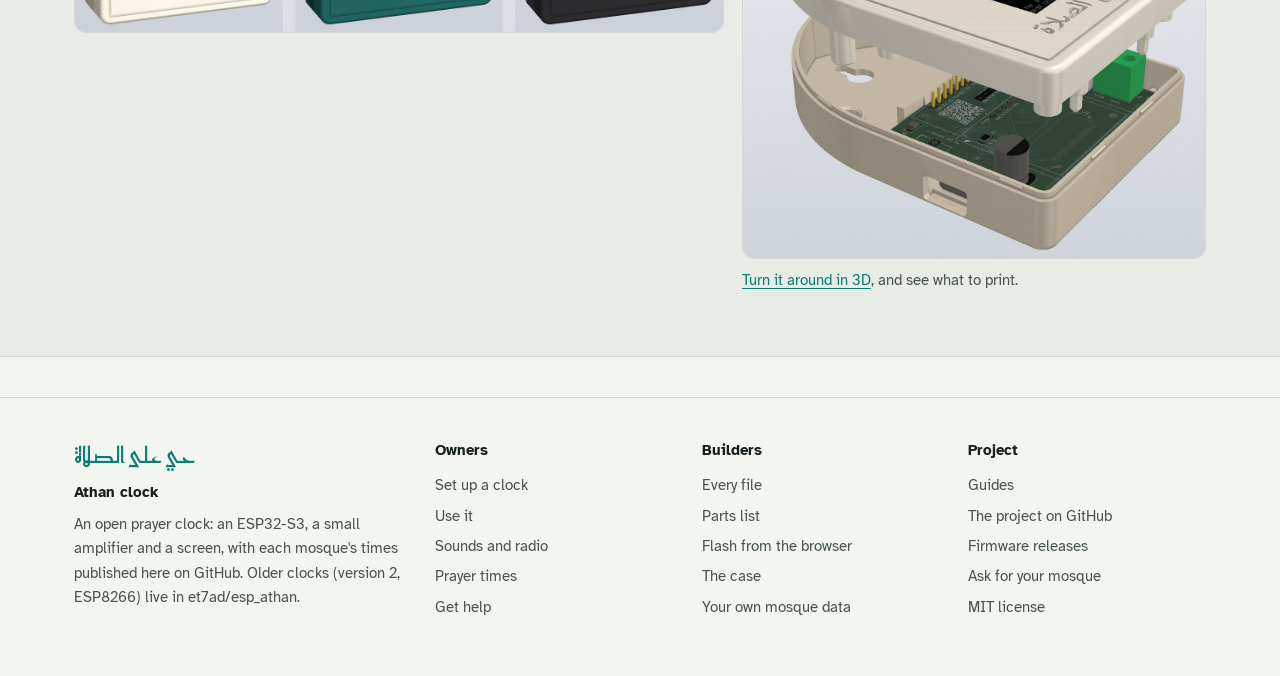
==== commit 0a98176e: "Add help and documentation for hosting mosque data and troubleshooting - Created a new help page (he" ====
--- a/docs/index.html
+++ b/docs/index.html
@@ -76,6 +76,12 @@
           <span><h3>Build your own</h3><p>The parts and where to buy them, the wiring, the firmware, the board and the printed case.</p></span></a>
         <a class="path gold" href="times.html#add"><span class="tile"><span class="icon">add_location_alt</span></span>
           <span><h3>Add your mosque</h3><p>Send its timetable, and it appears on every clock without an update.</p></span></a>
+      </div>
+      <div class="callout" style="margin-top:22px">
+        <span class="icon">download</span>
+        <p><strong>Every file is open.</strong> The firmware, the circuit board, the 3D-printed case, the prayer times
+          and the scripts are all on <a href="https://github.com/et7ad/esp32_athan">GitHub</a>, free to use, change and
+          share (MIT license). <a href="build.html#files">Find a file</a>, or <a href="help.html">ask for help</a>.</p>
       </div>
     </div>
   </section>
--- a/docs/assets/site.css
+++ b/docs/assets/site.css
@@ -142,7 +142,7 @@
 .icon-btn:hover { background: var(--paper-2); color: var(--ink); }
 .icon-btn svg { width: 20px; height: 20px; }
 .menu-btn { display: none; }
-@media (max-width: 980px) {
+@media (max-width: 1080px) {
   .menu-btn { display: inline-grid; }
   .nav {
     position: fixed; inset: var(--header-h) 0 auto 0; flex-direction: column; align-items: stretch; gap: 2px;
@@ -498,3 +498,9 @@
   .day-cards { display: grid; }
   .hero-device .rig, .hero-device .device { max-width: 300px; }
 }
+
+/* screenshots of a phone page, in a phone's frame */
+.phones { display: grid; grid-template-columns: repeat(2, minmax(0, 1fr)); gap: 18px; align-items: start; }
+.phones .phone { border: 9px solid var(--night); border-radius: 26px; overflow: hidden; background: #fff; box-shadow: var(--shadow); max-height: 560px; overflow-y: auto; }
+.phones .phone img { display: block; width: 100%; border: 0; border-radius: 0; }
+@media (max-width: 560px) { .phones { grid-template-columns: minmax(0, 1fr); } }
